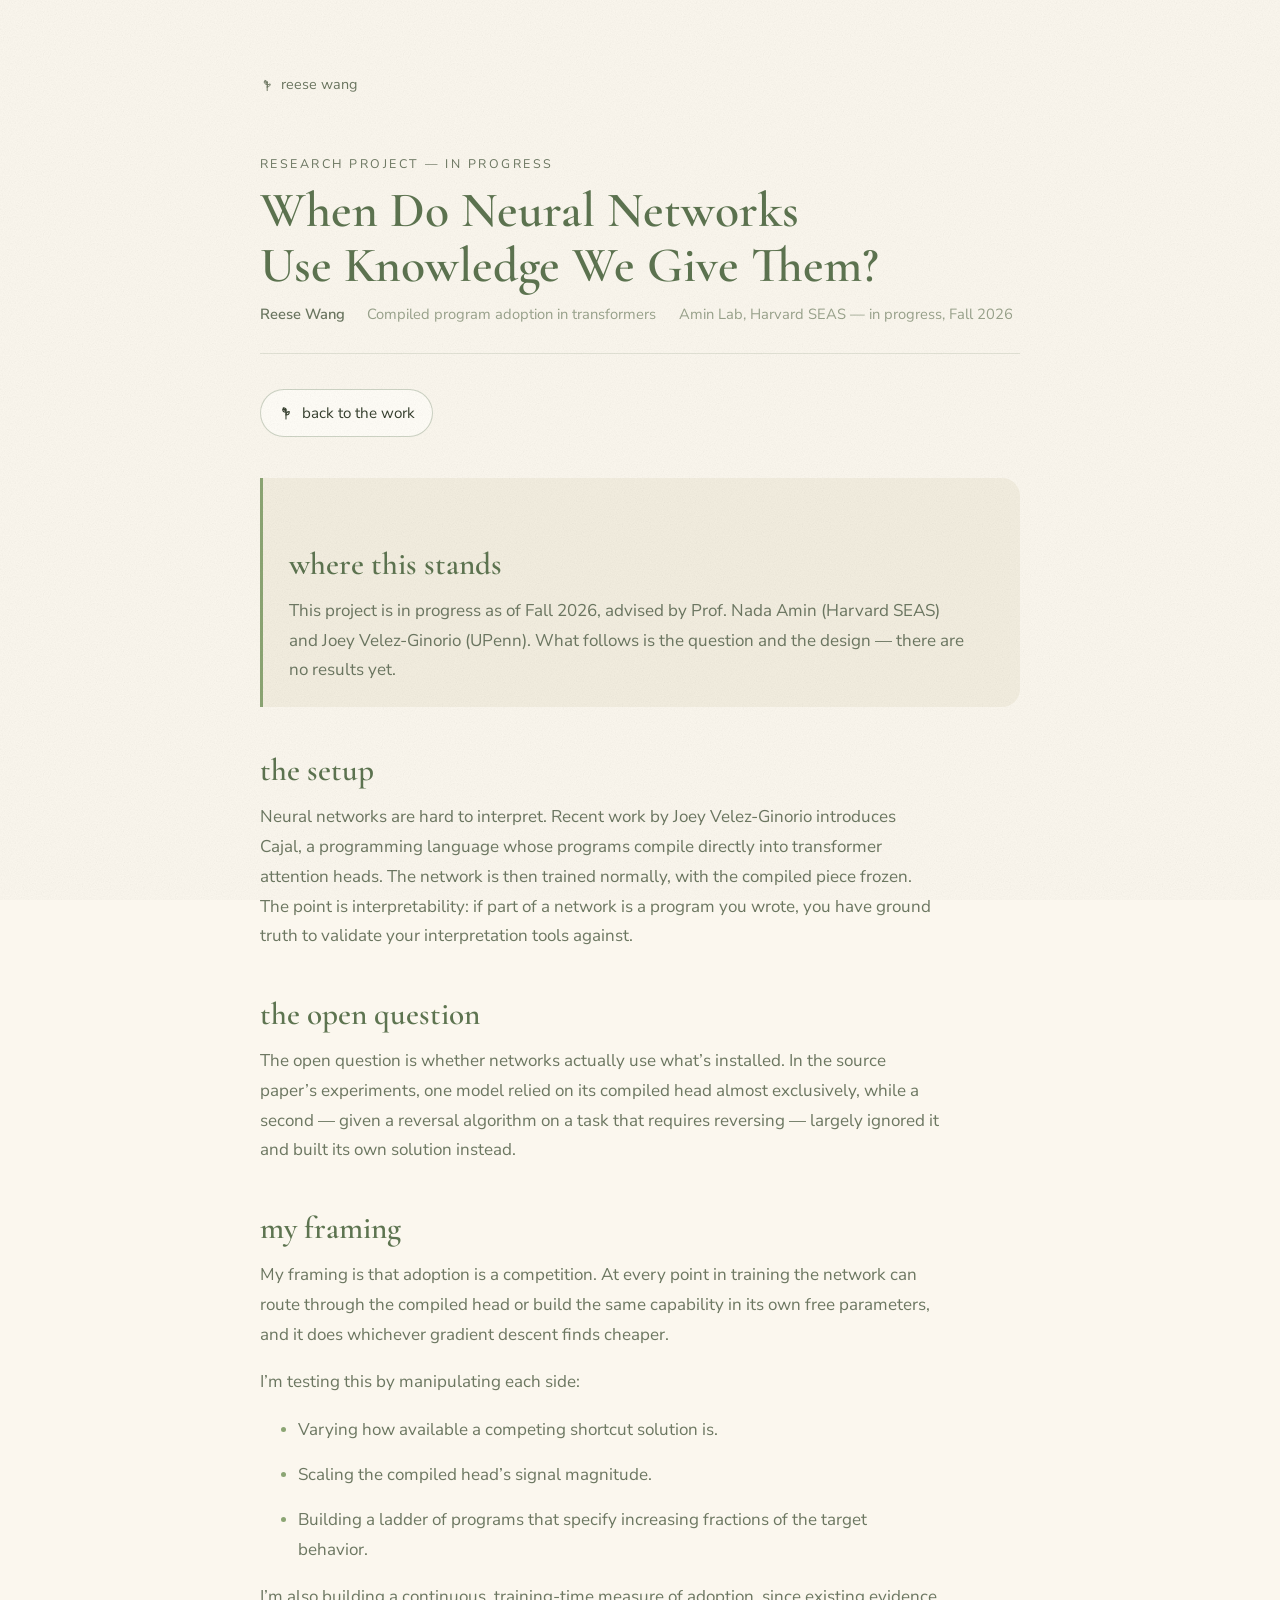
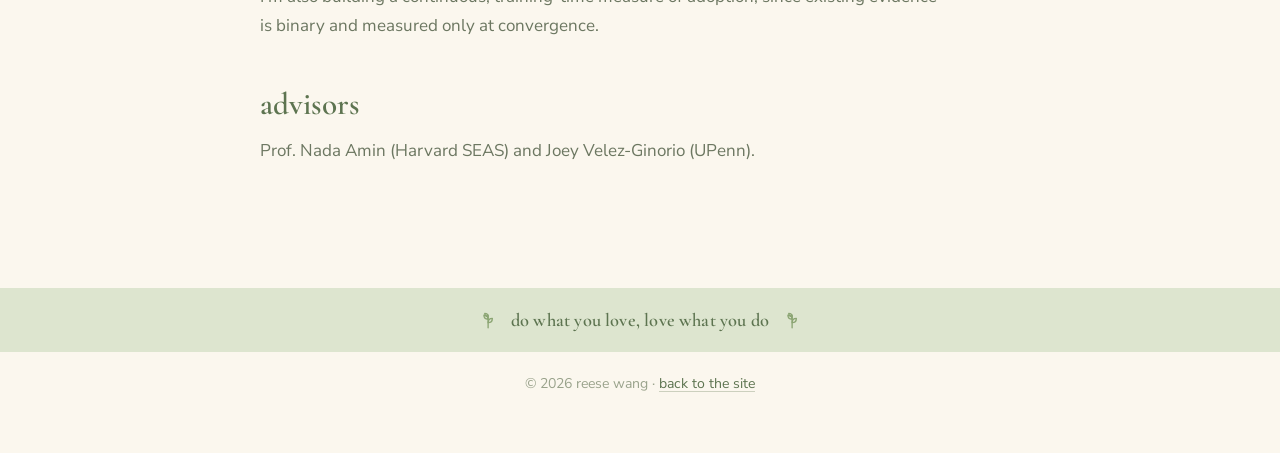
==== compiled-programs.html @ c8911be1 "Add the compiled-program-adoption project A seventh card in the work section, a timeline entry for t" ====
<!DOCTYPE html>
<html lang="en" data-theme="day">
<head>
<meta charset="utf-8" />
<meta name="viewport" content="width=device-width, initial-scale=1" />

<title>When do neural networks use knowledge we give them? — Reese Wang</title>
<meta name="description" content="An in-progress research project by Reese Wang at the Amin Lab, Harvard SEAS: what determines whether a transformer actually uses a hand-written program compiled into its attention heads." />
<meta name="author" content="Reese Wang" />
<meta property="og:type" content="article" />
<meta property="og:title" content="When do neural networks use knowledge we give them?" />
<meta property="og:description" content="Compiled program adoption in transformers — an in-progress project at the Amin Lab, Harvard SEAS." />
<meta name="theme-color" content="#fbf7ee" />

<link rel="icon" href="assets/img/favicon.svg" type="image/svg+xml" />
<link rel="preconnect" href="https://fonts.googleapis.com" />
<link rel="preconnect" href="https://fonts.gstatic.com" crossorigin />
<link rel="stylesheet" media="print" onload="this.media='all'"
      href="https://fonts.googleapis.com/css2?family=Cormorant+Garamond:ital,wght@0,400;0,600;1,400&amp;family=Nunito+Sans:wght@300;400;600&amp;display=swap" />
<noscript>
  <link rel="stylesheet"
        href="https://fonts.googleapis.com/css2?family=Cormorant+Garamond:ital,wght@0,400;0,600;1,400&amp;family=Nunito+Sans:wght@300;400;600&amp;display=swap" />
</noscript>

<link rel="stylesheet" href="assets/css/styles.css" />
<link rel="stylesheet" href="assets/css/memo.css" />
</head>

<body>
<a class="skip-link" href="#project">skip to the project</a>
<div class="grain" aria-hidden="true"></div>

<article class="memo" id="project">
  <a class="memo__back" href="index.html">
    <svg class="ico" viewBox="0 0 24 24" aria-hidden="true"><use href="#i-sprig"/></svg>
    reese wang
  </a>

  <p class="memo__eyebrow">Research project &mdash; in progress</p>
  <h1 class="memo__title">When Do Neural Networks Use Knowledge We Give Them?</h1>

  <div class="memo__meta">
    <span><strong>Reese Wang</strong></span>
    <span>Compiled program adoption in transformers</span>
    <span>Amin Lab, Harvard SEAS &mdash; in progress, Fall 2026</span>
  </div>

  <div class="memo__actions">
    <a class="btn" href="index.html#projects">
      <svg class="ico" viewBox="0 0 24 24" aria-hidden="true"><use href="#i-sprig"/></svg> back to the work
    </a>
  </div>

  <div class="memo__summary">
    <h2>Where this stands</h2>
    <p>This project is in progress as of Fall 2026, advised by Prof. Nada Amin (Harvard SEAS) and Joey Velez-Ginorio (UPenn). What follows is the question and the design &mdash; there are no results yet.</p>
  </div>

  <h2>The setup</h2>
  <p>Neural networks are hard to interpret. Recent work by Joey Velez-Ginorio introduces Cajal, a programming language whose programs compile directly into transformer attention heads. The network is then trained normally, with the compiled piece frozen. The point is interpretability: if part of a network is a program you wrote, you have ground truth to validate your interpretation tools against.</p>

  <h2>The open question</h2>
  <p>The open question is whether networks actually use what&rsquo;s installed. In the source paper&rsquo;s experiments, one model relied on its compiled head almost exclusively, while a second &mdash; given a reversal algorithm on a task that requires reversing &mdash; largely ignored it and built its own solution instead.</p>

  <h2>My framing</h2>
  <p>My framing is that adoption is a competition. At every point in training the network can route through the compiled head or build the same capability in its own free parameters, and it does whichever gradient descent finds cheaper.</p>
  <p>I&rsquo;m testing this by manipulating each side:</p>
  <ul class="memo__items">
    <li>Varying how available a competing shortcut solution is.</li>
    <li>Scaling the compiled head&rsquo;s signal magnitude.</li>
    <li>Building a ladder of programs that specify increasing fractions of the target behavior.</li>
  </ul>
  <p>I&rsquo;m also building a continuous, training-time measure of adoption, since existing evidence is binary and measured only at convergence.</p>

  <h2>Advisors</h2>
  <p>Prof. Nada Amin (Harvard SEAS) and Joey Velez-Ginorio (UPenn).</p>
</article>

<footer class="footer">
  <div class="footer__ribbon">
    <svg class="ico" viewBox="0 0 24 24" aria-hidden="true"><use href="#i-sprig"/></svg>
    <span>do what you love, love what you do</span>
    <svg class="ico" viewBox="0 0 24 24" aria-hidden="true"><use href="#i-sprig"/></svg>
  </div>
  <p class="footer__meta">© <span id="year">2026</span> reese wang · <a href="index.html">back to the site</a></p>
</footer>

<!-- ============================ icon sprite ============================ -->
<svg class="sprite" aria-hidden="true" focusable="false" xmlns="http://www.w3.org/2000/svg">
  <defs>
    <g id="i-leaf"><path d="M20 4C11 4 4 9 4 17c0 1.5.4 2.4.4 2.4S8 12 18 9c0 0-7 3.6-10.4 10.6 2 .8 4 1 5.6.6C19 18.8 21 11 20 4Z"/></g>
    <g id="i-sprig"><path d="M12 21V6"/><path d="M12 11c-3 0-5-2-5-5 3 0 5 2 5 5Z"/><path d="M12 15c3 0 5-2 5-5-3 0-5 2-5 5Z"/><path d="M12 8c-2.6 0-4-1.6-4-4 2.6 0 4 1.6 4 4Z"/></g>
    <g id="i-fern"><path d="M12 21c0-8 2-13 8-17"/><path d="M13 15c2 .6 4 0 5-2"/><path d="M15 11c2 .5 3.6-.2 4.6-2"/><path d="M17 7c1.7.4 2.8-.3 3.4-1.8"/><path d="M12 21c0-6-1.4-9.6-5-12"/><path d="M11 15c-1.6.4-3 0-3.8-1.4"/></g>
    <g id="i-book"><path d="M4 5.5A2.5 2.5 0 0 1 6.5 3H19v15H6.5A2.5 2.5 0 0 0 4 20.5Z"/><path d="M4 20.5A2.5 2.5 0 0 1 6.5 18H19v3H6.5"/><path d="M9 7h6"/></g>
    <g id="i-chart"><path d="M4 20V4"/><path d="M4 20h16"/><path d="M7 16l4-5 3 3 5-7"/></g>
    <g id="i-camera"><rect x="3" y="7" width="18" height="13" rx="3"/><path d="M8 7l1.6-2.6h4.8L16 7"/><circle cx="12" cy="13.5" r="3.5"/></g>
    <g id="i-mail"><rect x="3" y="5" width="18" height="14" rx="3"/><path d="M4 7.5l7.3 5.2a1.2 1.2 0 0 0 1.4 0L20 7.5"/></g>
    <g id="i-lantern"><path d="M9 3h6"/><path d="M12 3v2"/><path d="M7.5 8.5C7.5 6.6 9.5 5 12 5s4.5 1.6 4.5 3.5v6c0 2-2 3.5-4.5 3.5s-4.5-1.5-4.5-3.5Z"/><path d="M12 18v3"/><path d="M9.5 21h5"/></g>
    <g id="i-linkedin"><rect x="3" y="3" width="18" height="18" rx="4"/><path d="M7.5 10v7"/><circle cx="7.5" cy="7.2" r="1"/><path d="M11.5 17v-4a2.5 2.5 0 0 1 5 0v4"/><path d="M11.5 13v-3"/></g>
    <g id="i-github"><path d="M9 19c-4 1.4-4-2.2-6-2.8m12 5v-3.6a3 3 0 0 0-.9-2.4c3-.3 6.1-1.5 6.1-6.6a5.1 5.1 0 0 0-1.4-3.6 4.8 4.8 0 0 0-.1-3.6s-1.2-.4-3.8 1.4a13 13 0 0 0-7 0C5.3 1.4 4.1 1.8 4.1 1.8a4.8 4.8 0 0 0-.1 3.6A5.1 5.1 0 0 0 2.6 9c0 5 3 6.3 6 6.6a3 3 0 0 0-.9 2.3V22"/></g>
    <g id="i-instagram"><rect x="3" y="3" width="18" height="18" rx="5"/><circle cx="12" cy="12" r="4"/><circle cx="17.1" cy="6.9" r=".9"/></g>
    <g id="i-substack"><path d="M4 5h16"/><path d="M4 9.6h16"/><path d="M4 14.2v5.3l8-4 8 4v-5.3Z"/></g>
  </defs>
</svg>

<script>
  document.getElementById("year").textContent = String(new Date().getFullYear());
</script>
</body>
</html>
---- assets/css/styles.css ----
/* =========================================================================
   ghibli-core personal site
   palette + type tokens live here; every colour in the file comes from one.
   ========================================================================= */

:root {
  /* --- day (default) --- */
  --paper:        #fbf7ee;
  --paper-2:      #f3eee0;
  --paper-3:      #ece5d3;
  --card:         #fffdf7;

  --ink:          #37402f;
  --ink-soft:     #6c7761;
  --ink-faint:    #9aa38c;

  --sage:         #8ba573;
  --sage-deep:    #5d7450;
  --sage-pale:    #dde5cf;
  --blush:        #f0d6d3;
  --blush-deep:   #c58b85;
  --gold:         #d7b06b;

  --line:         rgba(93, 116, 80, .16);
  --line-strong:  rgba(93, 116, 80, .30);
  --shadow:       0 18px 40px -28px rgba(60, 72, 50, .55);
  --shadow-lift:  0 26px 55px -30px rgba(60, 72, 50, .65);

  /* hero valley */
  --sky-1: #eef3e4;  --sky-2: #e3ecd8;  --sky-3: #d7e5cd;
  --sun:   #f6e6bf;
  --hill-far: #b9cda6;  --hill-mid: #9ab884;  --hill-tree: #6f8d5f;
  --grass: #86a76e;     --water: #cfe0dd;

  --grain-opacity: .30;

  /* type */
  --serif: "Cormorant Garamond", "Iowan Old Style", "Palatino Linotype", Palatino, Georgia, serif;
  --sans:  "Nunito Sans", ui-sans-serif, system-ui, -apple-system, "Segoe UI", Helvetica, Arial, sans-serif;

  --rad:   18px;
  --rad-lg: 26px;
  --wrap: 1120px;

  /* the wavy edge between sections (used as a mask, so colour comes from --paper) */
  --torn: url("data:image/svg+xml,%3Csvg xmlns='http://www.w3.org/2000/svg' width='120' height='22' preserveAspectRatio='none'%3E%3Cpath d='M0 0h120v10c-25 14-35-10-60 0s-35 14-60 0Z' fill='%23fff'/%3E%3C/svg%3E");
}

[data-theme="night"] {
  /* --- evening: same valley after the lanterns come on --- */
  --paper:        #1e2620;
  --paper-2:      #232c25;
  --paper-3:      #2a342b;
  --card:         #26302a;

  --ink:          #e7ecdd;
  --ink-soft:     #b3bfa6;
  --ink-faint:    #8b9880;

  --sage:         #a1c088;
  --sage-deep:    #cbe0b4;
  --sage-pale:    #35442f;
  --blush:        #4b3a38;
  --blush-deep:   #dfa9a3;
  --gold:         #e6c583;

  --line:         rgba(190, 214, 170, .16);
  --line-strong:  rgba(190, 214, 170, .30);
  --shadow:       0 18px 40px -28px rgba(0, 0, 0, .8);
  --shadow-lift:  0 26px 55px -30px rgba(0, 0, 0, .9);

  --sky-1: #24312d;  --sky-2: #2a3a31;  --sky-3: #314233;
  --sun:   #d9c07f;
  --hill-far: #3d5242;  --hill-mid: #33473a;  --hill-tree: #22332a;
  --grass: #2c3f30;     --water: #35504c;

  --grain-opacity: .18;
}

/* ---------------------------------------------------------------- base --- */

*, *::before, *::after { box-sizing: border-box; }

html { scroll-behavior: smooth; scroll-padding-top: 92px; }

body {
  margin: 0;
  background: var(--paper);
  color: var(--ink);
  font-family: var(--sans);
  font-size: 17px;
  line-height: 1.75;
  -webkit-font-smoothing: antialiased;
  overflow-x: hidden;
  transition: background-color .5s ease, color .5s ease;
}

img { max-width: 100%; height: auto; display: block; }

a { color: var(--sage-deep); text-decoration-color: var(--line-strong); text-underline-offset: 3px; }
a:hover { color: var(--ink); }

::selection { background: var(--sage-pale); color: var(--ink); }

:focus-visible {
  outline: 2px solid var(--sage);
  outline-offset: 3px;
  border-radius: 6px;
}

.skip-link {
  position: fixed; top: -100px; left: 16px; z-index: 999;
  background: var(--card); color: var(--ink);
  padding: 10px 16px; border-radius: 999px; box-shadow: var(--shadow);
}
.skip-link:focus { top: 16px; }

.sprite { position: absolute; width: 0; height: 0; overflow: hidden; }

/* --------------------------------------------------------------- type --- */

.display, .h2, h3, .mark, .quote p, .timeline__when, .footer__ribbon {
  font-family: var(--serif);
  font-weight: 600;
  letter-spacing: .01em;
}

.display {
  font-size: clamp(3rem, 9vw, 5.6rem);
  line-height: .96;
  margin: .06em 0 .3em;
  text-transform: lowercase;
  color: var(--sage-deep);
}

.h2 {
  font-size: clamp(1.9rem, 4vw, 2.7rem);
  line-height: 1.15;
  margin: 0 0 .35em;
  text-transform: lowercase;
  color: var(--sage-deep);
  display: flex; align-items: center; gap: .45em;
}
.h2 .ico { width: 1em; height: 1em; color: var(--sage); flex: none; }

h3 { font-size: 1.5rem; line-height: 1.25; margin: 0 0 .35em; text-transform: lowercase; }
h3 em { font-style: normal; color: var(--ink-soft); }

p { margin: 0 0 1.05em; }
strong { font-weight: 600; color: var(--ink); }

.eyebrow {
  display: inline-flex; align-items: center; gap: .5em;
  font-size: .82rem; letter-spacing: .18em; text-transform: uppercase;
  color: var(--blush-deep); margin: 0 0 .2em;
}
.eyebrow .ico { width: 1.1em; height: 1.1em; }

.lede { font-size: clamp(1.05rem, 1.7vw, 1.2rem); color: var(--ink-soft); max-width: 46ch; }
.sub  { color: var(--ink-soft); margin: 0; max-width: 58ch; }

.ico { width: 1.05em; height: 1.05em; fill: none; stroke: currentColor;
       stroke-width: 1.6; stroke-linecap: round; stroke-linejoin: round; }
#i-leaf path { fill: currentColor; stroke: none; }

/* ------------------------------------------------------------- layout --- */

.wrap { width: min(var(--wrap), 100% - 3rem); margin-inline: auto; }
.wrap--narrow { width: min(720px, 100% - 3rem); }

.section { padding: clamp(4.5rem, 10vw, 8rem) 0; position: relative; }

/* torn-paper edges: a wave shape used as a mask, so it repaints with the theme */
.section--tint { background: var(--paper-2); }
.section--tint::before, .section--tint::after {
  content: ""; position: absolute; left: 0; right: 0; height: 22px;
  background: var(--paper);
  -webkit-mask: var(--torn) repeat-x 0 0 / 120px 22px;
          mask: var(--torn) repeat-x 0 0 / 120px 22px;
}
.section--tint::before { top: -1px; }
.section--tint::after  { bottom: -1px; transform: scaleY(-1); }

.section__head { margin-bottom: clamp(2rem, 4vw, 3rem); }

/* paper grain, sits above everything but eats no clicks */
.grain {
  position: fixed; inset: 0; z-index: 60; pointer-events: none;
  opacity: var(--grain-opacity);
  background-image: url("data:image/svg+xml,%3Csvg xmlns='http://www.w3.org/2000/svg' width='180' height='180'%3E%3Cfilter id='n'%3E%3CfeTurbulence type='fractalNoise' baseFrequency='.85' numOctaves='4'/%3E%3CfeColorMatrix type='saturate' values='0'/%3E%3C/filter%3E%3Crect width='180' height='180' filter='url(%23n)' opacity='.42'/%3E%3C/svg%3E");
  mix-blend-mode: multiply;
}
[data-theme="night"] .grain { mix-blend-mode: overlay; }

.drift { position: fixed; inset: 0; z-index: 1; pointer-events: none; }

/* ------------------------------------------------------------------ nav --- */

.nav {
  position: sticky; top: 0; z-index: 50;
  backdrop-filter: blur(10px);
  background: color-mix(in srgb, var(--paper) 82%, transparent);
  border-bottom: 1px solid transparent;
  transition: border-color .3s ease, background-color .3s ease;
}
.nav.is-stuck { border-bottom-color: var(--line); }

.nav__inner {
  width: 100%; padding-inline: clamp(1rem, 3vw, 2.5rem);
  display: flex; align-items: center; gap: 1rem;
  height: 70px;
}

.mark {
  display: inline-flex; align-items: center; gap: .5rem;
  font-size: 1.35rem; color: var(--sage-deep); text-decoration: none;
  margin-right: auto;
}
.mark__leaf { width: 1.1em; height: 1.1em; fill: none; stroke: var(--sage);
              stroke-width: 1.6; stroke-linecap: round; stroke-linejoin: round; }

.nav__links { display: flex; gap: .3rem; flex-wrap: wrap; }
.nav__links a {
  position: relative; padding: .4rem .75rem; border-radius: 999px;
  color: var(--ink-soft); text-decoration: none; font-size: .95rem;
  transition: color .25s ease, background-color .25s ease;
}
.nav__links a:hover { color: var(--ink); background: var(--sage-pale); }
.nav__links a.is-active { color: var(--sage-deep); background: var(--sage-pale); }

.nav__actions { display: flex; align-items: center; gap: .5rem; }

.lantern, .burger {
  display: grid; place-items: center;
  width: 40px; height: 40px; padding: 0;
  border: 1px solid var(--line); border-radius: 50%;
  background: var(--card); color: var(--ink-soft); cursor: pointer;
  transition: color .25s ease, border-color .25s ease, transform .25s ease;
}
.lantern:hover, .burger:hover { color: var(--gold); border-color: var(--line-strong); transform: translateY(-1px); }
.lantern svg { width: 20px; height: 20px; fill: none; stroke: currentColor;
               stroke-width: 1.6; stroke-linecap: round; stroke-linejoin: round; }
[data-theme="night"] .lantern { color: var(--gold); box-shadow: 0 0 18px -4px var(--gold); }

.burger { display: none; flex-direction: column; gap: 4px; }
.burger span { display: block; width: 17px; height: 1.6px; background: currentColor; border-radius: 2px;
               transition: transform .3s ease, opacity .2s ease; }
.burger[aria-expanded="true"] span:nth-child(1) { transform: translateY(5.6px) rotate(45deg); }
.burger[aria-expanded="true"] span:nth-child(2) { opacity: 0; }
.burger[aria-expanded="true"] span:nth-child(3) { transform: translateY(-5.6px) rotate(-45deg); }

/* the reading-progress vine */
.nav__vine { height: 2px; background: transparent; }
.nav__vine i { display: block; height: 100%; width: 0;
               background: linear-gradient(90deg, var(--sage-pale), var(--sage), var(--gold)); }

@media (max-width: 860px) {
  .burger { display: flex; }
  .nav__links {
    position: absolute; top: 70px; left: 0; right: 0;
    flex-direction: column; gap: 0;
    background: var(--paper); border-bottom: 1px solid var(--line);
    padding: .5rem 1.5rem 1.25rem;
    display: none;
  }
  .nav.is-open .nav__links { display: flex; }
  .nav__links a { padding: .7rem .8rem; font-size: 1.05rem; }
}

/* ----------------------------------------------------------------- hero --- */

.hero {
  position: relative;
  min-height: min(92vh, 860px);
  display: grid; align-items: center;
  padding: 4rem 0 7rem;
  overflow: hidden;
}

.valley { position: absolute; inset: 0; z-index: 0; width: 100%; height: 100%; display: block; }

.sky-a { stop-color: var(--sky-1); }
.sky-b { stop-color: var(--sky-2); }
.sky-c { stop-color: var(--sky-3); }
.sun    { fill: var(--sun); opacity: .95; }
.ridge--far { fill: var(--hill-far); }
.ridge--mid { fill: var(--hill-mid); }
.trees path { fill: var(--hill-tree); opacity: .85; }
.meadow { fill: var(--grass); }
.pond   { fill: var(--water); opacity: .85; }
.ripples ellipse { fill: none; stroke: var(--paper); stroke-width: 1.4; opacity: .45; }
.blooms circle { fill: var(--paper); opacity: .75; }

.hero::after {
  content: ""; position: absolute; inset: 0; z-index: 1; pointer-events: none;
  background: radial-gradient(130% 78% at 50% 56%, transparent 38%, rgba(24, 40, 26, .5) 100%);
}

.hero__card {
  position: relative; z-index: 2;
  width: min(660px, calc(100% - 3rem));
  margin-inline: auto;
  background: color-mix(in srgb, var(--card) 92%, transparent);
  backdrop-filter: blur(6px);
  border: 1px solid var(--line);
  border-radius: var(--rad-lg);
  padding: clamp(1.8rem, 4vw, 3rem);
  box-shadow: var(--shadow-lift);
}

.hero__links { display: flex; flex-wrap: wrap; gap: .6rem; margin-top: 1.4rem; }
.hero__links--center { justify-content: center; }

.hero__note { margin: 1.4rem 0 0; font-size: .9rem; color: var(--ink-faint); }

.btn {
  display: inline-flex; align-items: center; gap: .5em;
  padding: .62em 1.15em;
  border: 1px solid var(--line-strong); border-radius: 999px;
  background: var(--card); color: var(--ink);
  font-size: .95rem; text-decoration: none;
  transition: transform .22s ease, box-shadow .22s ease, background-color .22s ease, color .22s ease;
}
.btn:hover { transform: translateY(-2px); box-shadow: var(--shadow); background: var(--sage-pale); color: var(--ink); }
.btn--primary { background: var(--sage-deep); border-color: var(--sage-deep); color: var(--paper); }
.btn--primary:hover { background: var(--sage); border-color: var(--sage); color: var(--paper); }
[data-theme="night"] .btn--primary { color: #1e2620; }

.scroll-cue {
  position: absolute; bottom: 2.2rem; left: 50%; translate: -50% 0; z-index: 2;
  width: 26px; height: 42px; border: 1px solid var(--line-strong); border-radius: 999px;
  display: grid; justify-items: center; padding-top: 8px;
}
.scroll-cue span { width: 4px; height: 8px; border-radius: 2px; background: var(--sage);
                   animation: cue 1.9s ease-in-out infinite; }
@keyframes cue { 0%,100% { transform: translateY(0); opacity: 1 } 60% { transform: translateY(12px); opacity: 0 } }

/* ---------------------------------------------------------------- about --- */

.grid { display: grid; gap: clamp(2rem, 5vw, 4rem); }
.grid--about { grid-template-columns: minmax(0, 340px) minmax(0, 1fr); align-items: start; }
@media (max-width: 820px) { .grid--about { grid-template-columns: 1fr; } }

.portrait { position: sticky; top: 110px; }
@media (max-width: 820px) { .portrait { position: static; } }

.portrait__frame {
  border-radius: var(--rad-lg);
  overflow: hidden;
  border: 8px solid var(--card);
  box-shadow: var(--shadow-lift);
  rotate: -1.4deg;
  transition: rotate .4s ease;
}
.portrait__frame:hover { rotate: 0deg; }
.portrait__caption { text-align: center; color: var(--ink-faint); font-size: .9rem; margin: 1rem 0 0; }

.chips { list-style: none; display: flex; flex-wrap: wrap; gap: .5rem; padding: 0; margin: 1.6rem 0; }
.chips li {
  display: inline-flex; align-items: center; gap: .45em;
  padding: .38em .9em; border-radius: 999px;
  background: var(--sage-pale); color: var(--sage-deep);
  font-size: .88rem;
}

.quote {
  margin: 2rem 0 0; padding: 1.1rem 1.4rem;
  border-left: 3px solid var(--sage);
  background: var(--sage-pale);
  border-radius: 0 var(--rad) var(--rad) 0;
}
.quote p { margin: 0; font-size: 1.25rem; color: var(--ink); }

/* ------------------------------------------------------------- projects --- */

.cards {
  display: grid; gap: 1.6rem;
  grid-template-columns: repeat(auto-fit, minmax(min(420px, 100%), 1fr));
}

.card {
  display: flex; flex-direction: column;
  background: var(--card);
  border: 1px solid var(--line);
  border-radius: var(--rad-lg);
  overflow: hidden;
  box-shadow: var(--shadow);
  transition: transform .3s ease, box-shadow .3s ease;
}
.card:hover { transform: translateY(-5px); box-shadow: var(--shadow-lift); }

.card__art { aspect-ratio: 400 / 220; background: var(--paper-3);
             position: relative; overflow: hidden; }
.card__art svg,
.card__art img { position: absolute; inset: 0;
                 width: 100%; height: 100%; display: block; object-fit: cover; }
/* each card art is a tall illustration cropped to a banner: nudge the
   crop window so the subject of each one survives the trim. */
.card__art--1 img { object-position: 50% 64%; }
.card__art--2 img { object-position: 50% 62%; }
.card__art--3 img { object-position: 50% 56%; }
.card__art--4 img { object-position: 50% 58%; }
.card__art--5 img { object-position: 50% 62%; }

/* each card gets its own clearing and its own hour */
.card__art--1 { --art-sky: #e8f4d4; --art-far: #cfe6b4; --art-near: #a3c880;
                --art-tree: #75a25a; --art-water: #c8dfc0; }
.card__art--2 { --art-sky: #eef5d6; --art-far: #d8ecb8; --art-near: #adcd84;
                --art-tree: #7fa85e; --art-water: #cfe4c2; }
.card__art--3 { --art-sky: #e2f0e4; --art-far: #c7e2d0; --art-near: #99c4ac;
                --art-tree: #6a9c85; --art-water: #b9d8ca; }
.card__art--4 { --art-sky: #f1f3d2; --art-far: #ddebb5; --art-near: #b3c581;
                --art-tree: #85a45c; --art-water: #d2dfb8; }
.card__art--6 { --art-sky: #e6f2dd; --art-far: #cee7c3; --art-near: #a6ca97;
                --art-tree: #71a173; --art-water: #c4dcc6; }
.card__art--7 { --art-sky: #eef4d9; --art-far: #d6e9bd; --art-near: #b0cd8f;
                --art-tree: #7ba463; --art-water: #cde2c2; }

.a-sky    { fill: var(--art-sky); }
.a-far    { fill: var(--art-far); }
.a-near   { fill: var(--art-near); }
.a-tree   { fill: var(--art-tree); }
.a-water  { fill: var(--art-water); }
.a-ripple { fill: #fffbe0; opacity: .45; }
.a-branch { fill: var(--art-tree); stroke: var(--art-tree); }
[data-theme="night"] .a-ripple { opacity: .25; }

.card__body { padding: 1.5rem 1.6rem 1.7rem; display: flex; flex-direction: column; flex: 1; }
.card__body p { color: var(--ink-soft); }

.tags { list-style: none; display: flex; flex-wrap: wrap; gap: .4rem; padding: 0; margin: .2rem 0 1rem; }
.tags li {
  font-size: .78rem; letter-spacing: .04em;
  padding: .22em .7em; border-radius: 999px;
  border: 1px solid var(--line-strong); color: var(--ink-faint);
}

.card__links { margin: auto 0 0; display: flex; gap: 1.1rem; flex-wrap: wrap; }
.card__links a { text-decoration: none; font-size: .95rem; color: var(--sage-deep); }
.card__links a:hover { text-decoration: underline; }

/* ------------------------------------------------------------- timeline --- */

.timeline { list-style: none; margin: 0; padding: 0 0 0 1.9rem; position: relative; }
.timeline::before {
  content: ""; position: absolute; left: 6px; top: .6rem; bottom: .6rem;
  width: 2px; background: linear-gradient(var(--sage-pale), var(--sage), var(--sage-pale));
  border-radius: 2px;
}
.timeline li { position: relative; padding: 0 0 2.2rem; }
.timeline li:last-child { padding-bottom: 0; }
.timeline li::before {
  content: ""; position: absolute; left: -1.9rem; top: .75rem;
  width: 14px; height: 14px; border-radius: 50%;
  background: var(--card); border: 2px solid var(--sage);
}
.timeline__when { display: block; color: var(--blush-deep); font-size: 1.05rem; letter-spacing: .06em; }
.timeline p { color: var(--ink-soft); margin: 0; max-width: 62ch; }
.timeline p em { font-style: normal; color: var(--ink-faint); }

/* ------------------------------------------------------------- honours --- */

.awards__title {
  font-size: 1.35rem; color: var(--sage-deep);
  margin: clamp(2.5rem, 5vw, 3.5rem) 0 1.1rem;
}

.awards {
  list-style: none; padding: 0; margin: 0;
  display: grid; gap: 1rem;
  grid-template-columns: repeat(auto-fit, minmax(min(260px, 100%), 1fr));
}
.awards li {
  background: var(--card); border: 1px solid var(--line); border-radius: var(--rad);
  padding: 1.1rem 1.3rem;
}
.awards__year {
  display: block; margin-bottom: .3rem;
  font-family: var(--serif); font-size: 1rem; letter-spacing: .06em;
  color: var(--blush-deep);
}
.awards p { margin: 0; color: var(--ink-soft); font-size: .95rem; }
.awards strong { color: var(--ink); font-weight: 600; }

/* -------------------------------------------------------------- toolbox --- */

.toolbox {
  list-style: none; padding: 0; margin: 0;
  display: grid; gap: 1rem;
  grid-template-columns: repeat(4, minmax(0, 1fr));
}
@media (max-width: 900px) { .toolbox { grid-template-columns: repeat(3, minmax(0, 1fr)); } }
@media (max-width: 620px) { .toolbox { grid-template-columns: repeat(2, minmax(0, 1fr)); } }
.toolbox li {
  display: flex; align-items: center; gap: .7rem;
  padding: .95rem 1.1rem;
  background: var(--card); border: 1px solid var(--line); border-radius: var(--rad);
  transition: transform .25s ease, border-color .25s ease;
}
.toolbox li:hover { transform: translateY(-3px); border-color: var(--sage); }
.toolbox .ico { width: 20px; height: 20px; color: var(--sage); flex: none; }

.toolbox__note {
  margin: 1.6rem 0 0; max-width: 68ch;
  color: var(--ink-soft); font-size: .95rem;
}

/* -------------------------------------------------------------- gallery --- */

.gallery {
  display: grid; gap: 1.2rem;
  grid-template-columns: repeat(auto-fit, minmax(min(230px, 45%), 1fr));
}
.gallery figure { margin: 0; }

.shot {
  display: block; width: 100%; padding: 10px; cursor: zoom-in;
  background: var(--card); border: 1px solid var(--line); border-radius: var(--rad);
  box-shadow: var(--shadow);
  font: inherit; color: inherit;
  transition: transform .3s ease, box-shadow .3s ease;
}
.gallery figure:nth-child(odd) .shot { rotate: -.7deg; }
.gallery figure:nth-child(3n) .shot { rotate: .6deg; }
.shot:hover { transform: translateY(-4px); rotate: 0deg; box-shadow: var(--shadow-lift); }
.shot img { border-radius: 10px; aspect-ratio: 1; object-fit: cover; width: 100%; }
.gallery figcaption { padding: .7rem 0 0; text-align: center; font-size: .88rem; color: var(--ink-faint); }

/* a finished caption: the placeholder's soft green card, minus the dashed
   border and the "your words" label */
.gallery figcaption.caption {
  margin: .7rem 0 0;
  padding: .45rem .7rem;
  border: 1px solid var(--line);
  border-radius: var(--rad);
  background: color-mix(in srgb, var(--sage-pale) 45%, transparent);
  color: var(--ink-soft);
  font-size: .82rem;
}

/* ------------------------------------------------------------- contact --- */

.note {
  background: var(--card);
  border: 1px solid var(--line);
  border-radius: var(--rad-lg);
  padding: clamp(1.8rem, 4vw, 3rem);
  text-align: center;
  box-shadow: var(--shadow);
}
.note .h2 { justify-content: center; }
.note p { color: var(--ink-soft); margin-inline: auto; max-width: 50ch; }

/* -------------------------------------------------------------- footer --- */

.footer { padding: 2.5rem 0 3.5rem; text-align: center; }
.footer__ribbon {
  width: 100%; margin: 0 0 1.25rem;
  display: flex; align-items: center; justify-content: center; gap: .8rem;
  padding: 1rem 1.5rem;
  background: var(--sage-pale); color: var(--sage-deep);
  font-size: 1.15rem;
}
.footer__ribbon .ico { width: 1.1em; height: 1.1em; color: var(--sage); }
.footer__meta { color: var(--ink-faint); font-size: .88rem; margin: 0; }

/* ------------------------------------------------------------ lightbox --- */

.lightbox {
  border: none; padding: 0; max-width: min(92vw, 900px); max-height: 92vh;
  background: var(--card); border-radius: var(--rad-lg); overflow: hidden;
  box-shadow: var(--shadow-lift); color: var(--ink);
}
.lightbox::backdrop { background: rgba(30, 38, 32, .72); backdrop-filter: blur(4px); }
.lightbox img { width: 100%; max-height: 78vh; object-fit: contain; background: var(--paper-3); }
.lightbox__cap { margin: 0; padding: .9rem 1.2rem 1.1rem; text-align: center; color: var(--ink-soft); font-size: .92rem; }
.lightbox__close {
  position: absolute; top: 10px; right: 12px; z-index: 2;
  width: 36px; height: 36px; border-radius: 50%; cursor: pointer;
  border: 1px solid var(--line); background: var(--card); color: var(--ink);
  font-size: 1.3rem; line-height: 1;
}

/* -------------------------------------------------------- reveal / a11y --- */

.reveal { opacity: 0; transform: translateY(22px); transition: opacity .7s ease, transform .7s ease; }
.reveal.is-in { opacity: 1; transform: none; }

@media (prefers-reduced-motion: reduce) {
  html { scroll-behavior: auto; }
  .reveal { opacity: 1; transform: none; transition: none; }
  .scroll-cue span { animation: none; }
  *, *::before, *::after { transition-duration: .01ms !important; animation-duration: .01ms !important; }
}

@media print {
  .nav, .drift, .grain, .scroll-cue, .lightbox, .footer__ribbon { display: none !important; }
  body { background: #fff; color: #000; }
  .section { padding: 1rem 0; }
}


/* ------------------------------------------------- copy still to write --- */
/* every one of these is a placeholder: search the html for class="todo" */

.todo {
  margin: 0 0 1.05em;
  padding: .85rem 1.05rem;
  border: 1px dashed var(--line-strong);
  border-radius: var(--rad);
  background: color-mix(in srgb, var(--sage-pale) 45%, transparent);
  color: var(--ink-soft);
  font-size: .95rem;
  font-style: italic;
}
.todo::before {
  content: "your words";
  display: block;
  margin-bottom: .3rem;
  font-style: normal;
  font-size: .68rem;
  letter-spacing: .18em;
  text-transform: uppercase;
  color: var(--sage-deep);
}

/* the compact variant, for captions under a photo */
.todo--cap {
  margin: .7rem 0 0;
  padding: .45rem .7rem;
  text-align: center;
  font-size: .82rem;
}
.todo--cap::before { font-size: .6rem; margin-bottom: .15rem; }

.section__head .todo { max-width: 58ch; }
.note .todo { text-align: center; margin-inline: auto; max-width: 46ch; }
.quote .todo {
  margin: 0; border: none; background: none; padding: 0;
  font-family: var(--serif); font-size: 1.2rem; color: var(--ink);
}

/* ------------------------------------------------------ project numbers --- */
/* the facts from the resume, kept separate from the prose */

.stats {
  list-style: none; padding: 0; margin: 0 0 1rem;
  display: flex; flex-wrap: wrap; gap: .3rem .9rem;
  font-size: .88rem; color: var(--sage-deep);
  font-variant-numeric: tabular-nums;
}
.stats li { position: relative; padding-left: .95rem; }
.stats li::before {
  content: ""; position: absolute; left: 0; top: .62em;
  width: 5px; height: 5px; border-radius: 50%; background: var(--sage);
}


/* -------------------------------------------------------- email popover --- */

.mailbox {
  border: 1px solid var(--line); padding: 0;
  width: min(92vw, 500px);
  background: var(--card); color: var(--ink);
  border-radius: var(--rad-lg); box-shadow: var(--shadow-lift);
}
.mailbox::backdrop { background: rgba(30, 38, 32, .55); backdrop-filter: blur(3px); }
.mailbox__inner { position: relative; padding: 1.7rem 1.7rem 1.5rem; }
.mailbox__title {
  font-family: var(--serif); font-weight: 600; text-transform: lowercase;
  font-size: 1.6rem; color: var(--sage-deep); margin: 0 0 .2em;
}
.mailbox__lead { margin: 0 0 1rem; color: var(--ink-soft); font-size: .95rem; }
.mailbox__row { display: flex; gap: .5rem; align-items: stretch; }
.mailbox__addr {
  flex: 1; min-width: 0; font: inherit; font-size: .9rem;
  padding: .6em .8em; border-radius: 12px;
  border: 1px solid var(--line-strong); background: var(--paper); color: var(--ink);
}
.mailbox__addr:focus-visible { outline: 2px solid var(--sage); outline-offset: 2px; }
.mailbox__row .btn { flex: none; }
.mailbox__hint { margin: .9rem 0 0; font-size: .85rem; color: var(--ink-faint); }
.mailbox__close {
  position: absolute; top: 10px; right: 12px;
  width: 32px; height: 32px; border-radius: 50%; cursor: pointer;
  border: 1px solid var(--line); background: var(--card); color: var(--ink-soft);
  font-size: 1.2rem; line-height: 1;
}
.mailbox__close:hover { color: var(--ink); }

/* on a phone the address and the button will not fit side by side */
@media (max-width: 470px) {
  .mailbox__inner { padding: 1.4rem 1.2rem 1.2rem; }
  .mailbox__row { flex-direction: column; }
  .mailbox__row .btn { justify-content: center; }
}

.quote__by {
  margin-top: .5rem;
  font-family: var(--sans); font-size: .85rem; font-style: normal;
  letter-spacing: .04em; color: var(--ink-faint);
}
.quote__by cite { font-style: italic; }
---- assets/css/memo.css ----
/* =========================================================================
   the memo — a long-form reading page. borrows the site's palette and type
   from styles.css and adds only what prose needs.
   ========================================================================= */

.memo {
  width: min(760px, 100% - 3rem);
  margin: 0 auto;
  padding: clamp(2.5rem, 6vw, 4.5rem) 0 4rem;
}

.memo__back {
  display: inline-flex; align-items: center; gap: .45em;
  font-size: .9rem; text-decoration: none; color: var(--ink-soft);
  margin-bottom: clamp(2rem, 5vw, 3.5rem);
}
.memo__back:hover { color: var(--sage-deep); }
.memo__back .ico { width: 1em; height: 1em; }

.memo__eyebrow {
  font-size: .78rem; letter-spacing: .2em; text-transform: uppercase;
  color: var(--blush-deep); margin: 0 0 .6em;
}

.memo__title {
  font-family: var(--serif); font-weight: 600;
  font-size: clamp(2.1rem, 5vw, 3.1rem); line-height: 1.12;
  color: var(--sage-deep); margin: 0 0 .5rem; text-wrap: balance;
}

.memo__meta {
  display: flex; flex-wrap: wrap; gap: .5rem 1.4rem;
  padding-bottom: 1.6rem; margin-bottom: 2.2rem;
  border-bottom: 1px solid var(--line);
  font-size: .92rem; color: var(--ink-faint);
}
.memo__meta strong { color: var(--ink-soft); font-weight: 600; }

.memo__actions { display: flex; flex-wrap: wrap; gap: .6rem; margin: 0 0 2.6rem; }

.memo__summary {
  padding: 1.4rem 1.6rem;
  background: var(--paper-2);
  border-left: 3px solid var(--sage);
  border-radius: 0 var(--rad) var(--rad) 0;
  margin-bottom: 2.6rem;
}
.memo__summary h2 {
  font-family: var(--serif); font-size: 1.25rem; text-transform: lowercase;
  color: var(--sage-deep); margin: 0 0 .6em;
}
.memo__summary p:last-child { margin-bottom: 0; }

.memo h2 {
  font-family: var(--serif); font-weight: 600;
  font-size: clamp(1.5rem, 3vw, 1.95rem); line-height: 1.2;
  color: var(--sage-deep); text-transform: lowercase;
  margin: 2.8rem 0 .8rem; text-wrap: balance;
}
.memo h3 {
  font-size: 1.1rem; font-family: var(--sans); font-weight: 600;
  text-transform: none; color: var(--ink); margin: 1.8rem 0 .5rem;
}
.memo h4 {
  font-size: .98rem; font-weight: 600; color: var(--ink-soft);
  margin: 1.2rem 0 .35rem;
}

.memo p { max-width: 68ch; color: var(--ink-soft); }
.memo p strong, .memo li strong { color: var(--ink); }

.memo ul, .memo ol { max-width: 68ch; color: var(--ink-soft); padding-left: 1.3rem; }
.memo li { margin-bottom: .55em; }
.memo ul ul, .memo ol ol, .memo ul ol, .memo ol ul { margin-top: .55em; }

.memo em.case { font-style: italic; color: var(--ink); }

/* references: small type, hanging indent, no bullets */
.memo__refs { margin-top: 1rem; }
.memo__refs ol { list-style: none; padding: 0; max-width: 74ch; }
.memo__refs li {
  padding-left: 1.6rem; text-indent: -1.6rem;
  font-size: .86rem; line-height: 1.6; color: var(--ink-faint);
  margin-bottom: .7em; overflow-wrap: anywhere;
}
.memo__refs a { color: var(--ink-faint); }
.memo__refs a:hover { color: var(--sage-deep); }

@media print {
  .memo__back, .memo__actions, .nav, .footer, .grain, .drift { display: none !important; }
  .memo { width: 100%; padding: 0; }
  .memo p, .memo li { color: #222; }
  .memo h2 { color: #2c4d2a; page-break-after: avoid; }
  .memo__summary { background: #f4f4ee; border-left: 2px solid #6f8d5f; }
  .memo__refs li { font-size: .78rem; }
}

/* numbered / lettered items inside a section */
.memo__items { list-style: none; padding-left: 0; }
.memo__items > li {
  position: relative; padding-left: 1.1rem; margin-bottom: .9em; max-width: 68ch;
}
.memo__items > li::before {
  content: ""; position: absolute; left: 0; top: .72em;
  width: 5px; height: 5px; border-radius: 50%; background: var(--sage);
}
.memo__notes-lead { font-size: .9rem; color: var(--ink-faint); max-width: 60ch; }
.memo__refs ol { counter-reset: note; }
.memo__refs li { counter-increment: note; }
.memo__refs li::before {
  content: counter(note) ". "; color: var(--sage-deep); font-variant-numeric: tabular-nums;
}
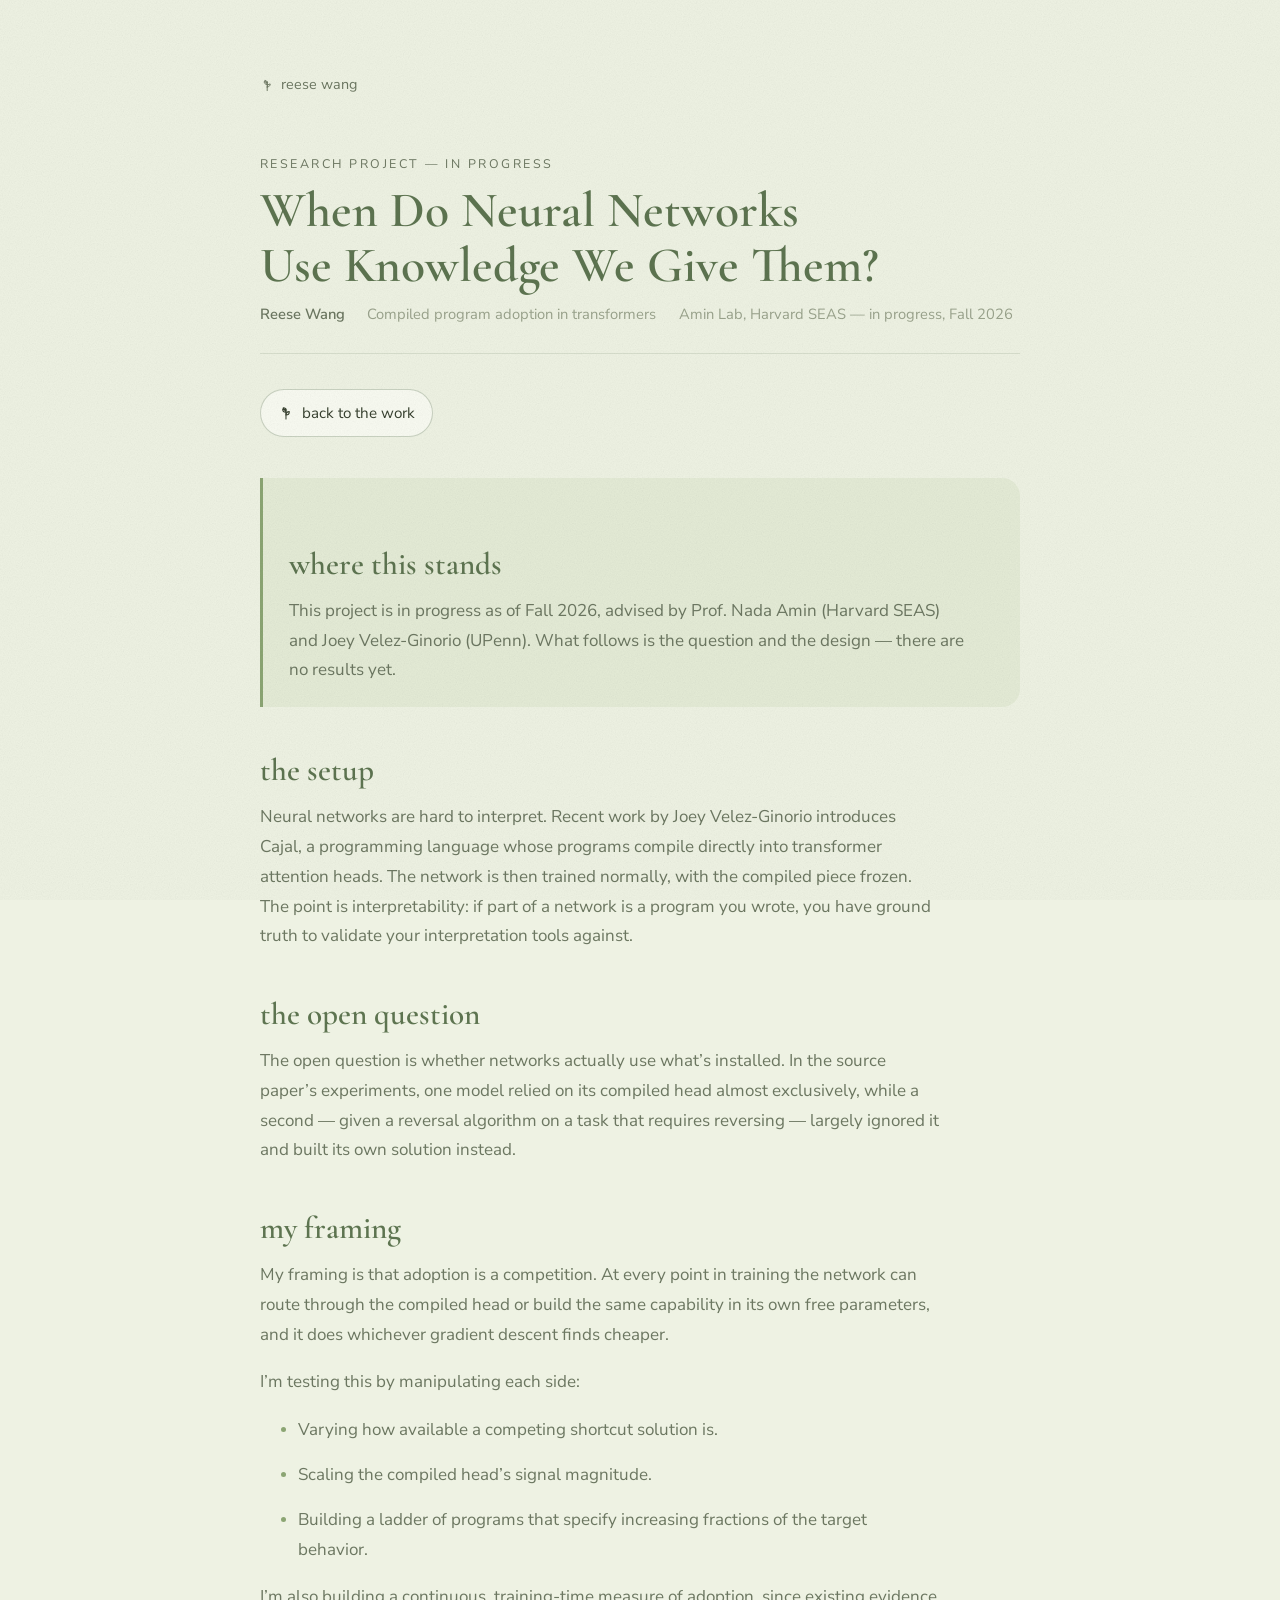
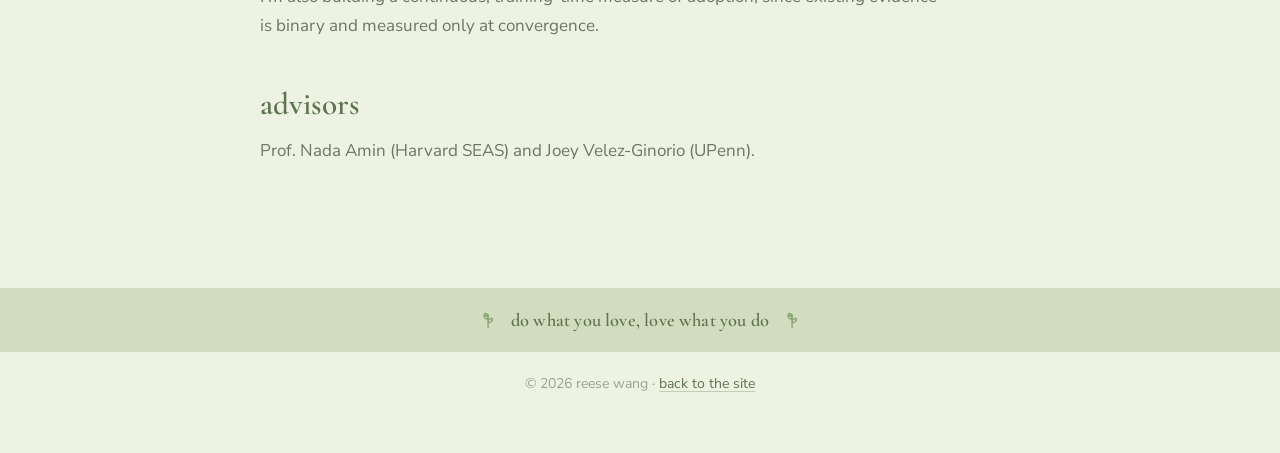
==== commit 824eb34f: "Green the daylight paper, add Instagram to the hero, version the assets Daylight paper, tint, card a" ====
--- a/compiled-programs.html
+++ b/compiled-programs.html
@@ -10,7 +10,7 @@
 <meta property="og:type" content="article" />
 <meta property="og:title" content="When do neural networks use knowledge we give them?" />
 <meta property="og:description" content="Compiled program adoption in transformers — an in-progress project at the Amin Lab, Harvard SEAS." />
-<meta name="theme-color" content="#fbf7ee" />
+<meta name="theme-color" content="#eef2e3" />
 
 <link rel="icon" href="assets/img/favicon.svg" type="image/svg+xml" />
 <link rel="preconnect" href="https://fonts.googleapis.com" />
@@ -22,7 +22,7 @@
         href="https://fonts.googleapis.com/css2?family=Cormorant+Garamond:ital,wght@0,400;0,600;1,400&amp;family=Nunito+Sans:wght@300;400;600&amp;display=swap" />
 </noscript>
 
-<link rel="stylesheet" href="assets/css/styles.css" />
+<link rel="stylesheet" href="assets/css/styles.css?v=2" />
 <link rel="stylesheet" href="assets/css/memo.css" />
 </head>
 
--- a/assets/css/styles.css
+++ b/assets/css/styles.css
@@ -5,10 +5,10 @@
 
 :root {
   /* --- day (default) --- */
-  --paper:        #fbf7ee;
-  --paper-2:      #f3eee0;
-  --paper-3:      #ece5d3;
-  --card:         #fffdf7;
+  --paper:        #eef2e3;
+  --paper-2:      #e4ebd6;
+  --paper-3:      #d9e2c9;
+  --card:         #f8faf1;
 
   --ink:          #37402f;
   --ink-soft:     #6c7761;
@@ -16,7 +16,7 @@
 
   --sage:         #8ba573;
   --sage-deep:    #5d7450;
-  --sage-pale:    #dde5cf;
+  --sage-pale:    #d2ddc0;
   --blush:        #f0d6d3;
   --blush-deep:   #c58b85;
   --gold:         #d7b06b;
@@ -277,7 +277,9 @@
   overflow: hidden;
 }
 
-.valley { position: absolute; inset: 0; z-index: 0; width: 100%; height: 100%; display: block; }
+.valley { position: absolute; inset: 0; z-index: 0; width: 100%; height: 100%; display: block;
+          background: var(--paper-3) url("../img/hero-day.jpg") center / cover no-repeat; }
+[data-theme="night"] .valley { background-image: url("../img/hero-night.jpg"); }
 
 .sky-a { stop-color: var(--sky-1); }
 .sky-b { stop-color: var(--sky-2); }
@@ -401,6 +403,9 @@
 .card__art--3 img { object-position: 50% 56%; }
 .card__art--4 img { object-position: 50% 58%; }
 .card__art--5 img { object-position: 50% 62%; }
+.card__art--6 img { object-position: 50% 52%; }
+.card__art--7 img { object-position: 50% 58%; }
+.card__art--8 img { object-position: 50% 45%; }
 
 /* each card gets its own clearing and its own hour */
 .card__art--1 { --art-sky: #e8f4d4; --art-far: #cfe6b4; --art-near: #a3c880;
@@ -411,10 +416,6 @@
                 --art-tree: #6a9c85; --art-water: #b9d8ca; }
 .card__art--4 { --art-sky: #f1f3d2; --art-far: #ddebb5; --art-near: #b3c581;
                 --art-tree: #85a45c; --art-water: #d2dfb8; }
-.card__art--6 { --art-sky: #e6f2dd; --art-far: #cee7c3; --art-near: #a6ca97;
-                --art-tree: #71a173; --art-water: #c4dcc6; }
-.card__art--7 { --art-sky: #eef4d9; --art-far: #d6e9bd; --art-near: #b0cd8f;
-                --art-tree: #7ba463; --art-water: #cde2c2; }
 
 .a-sky    { fill: var(--art-sky); }
 .a-far    { fill: var(--art-far); }
